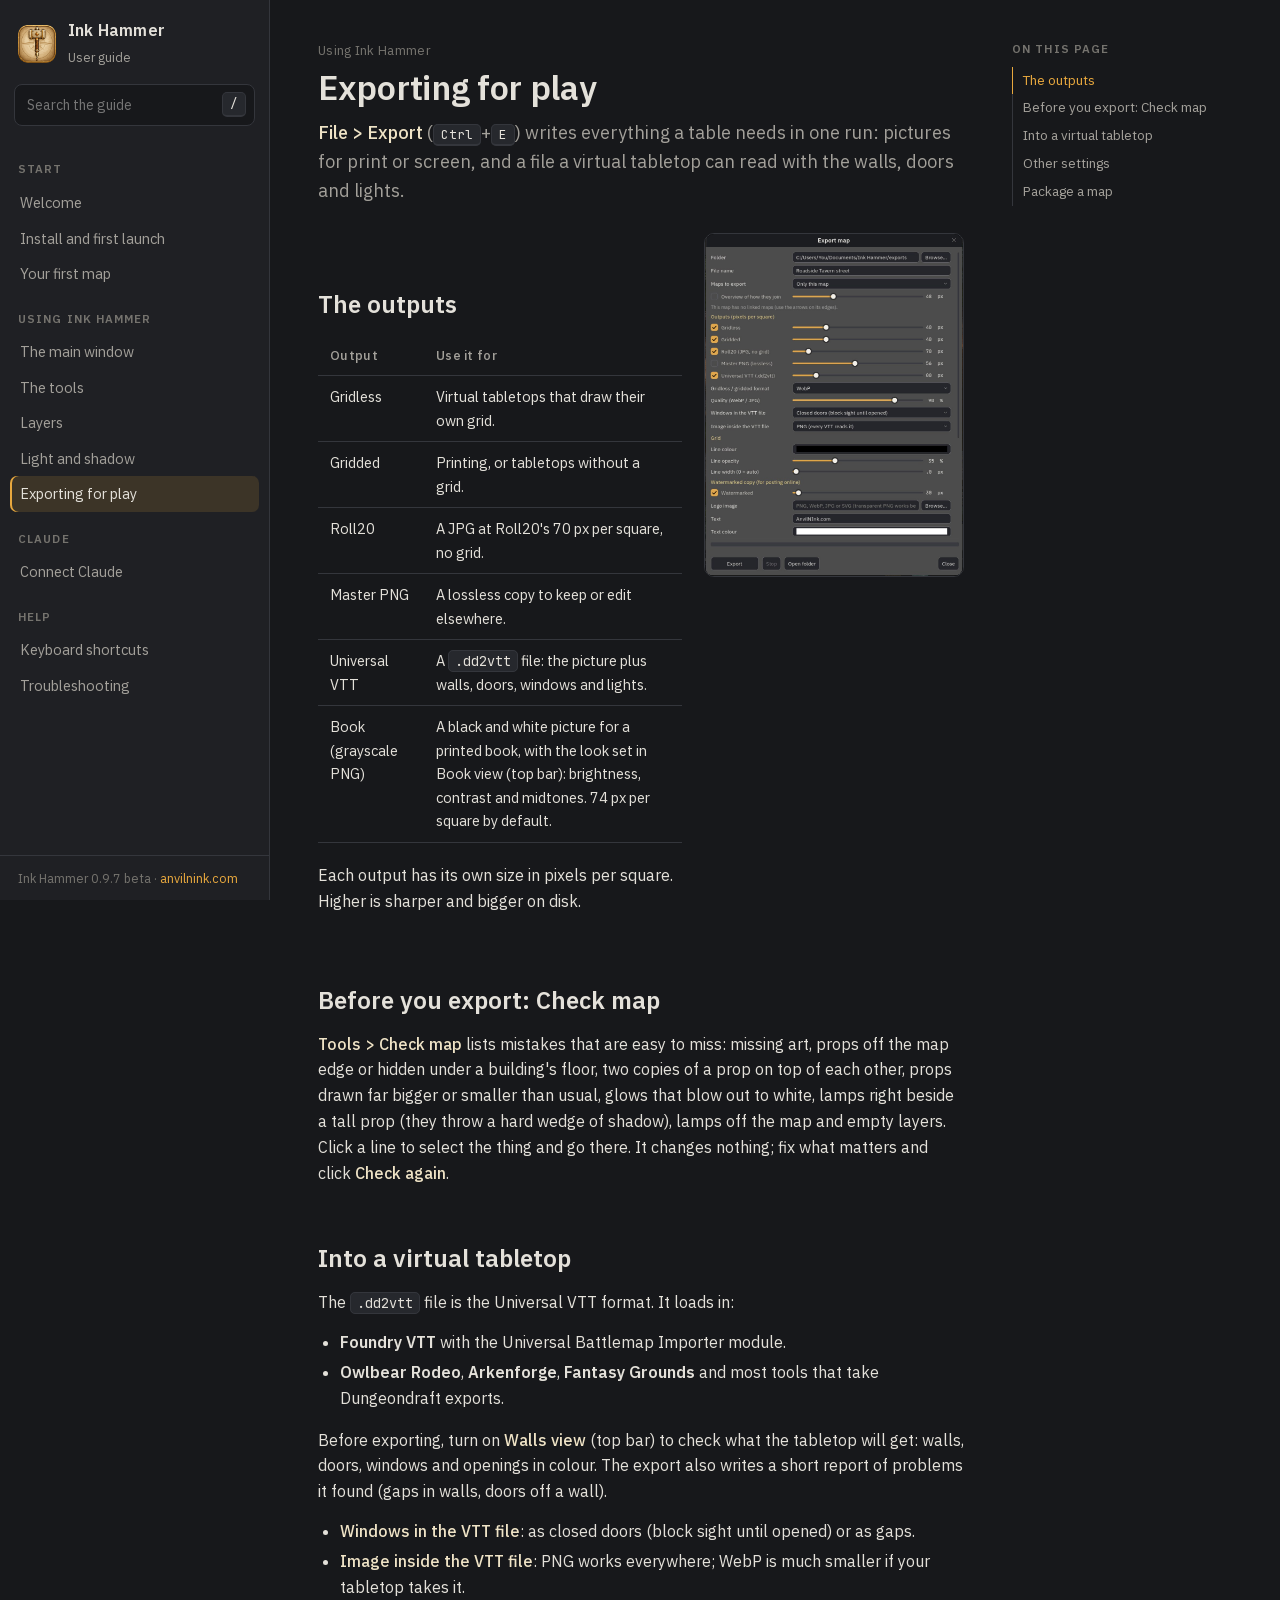
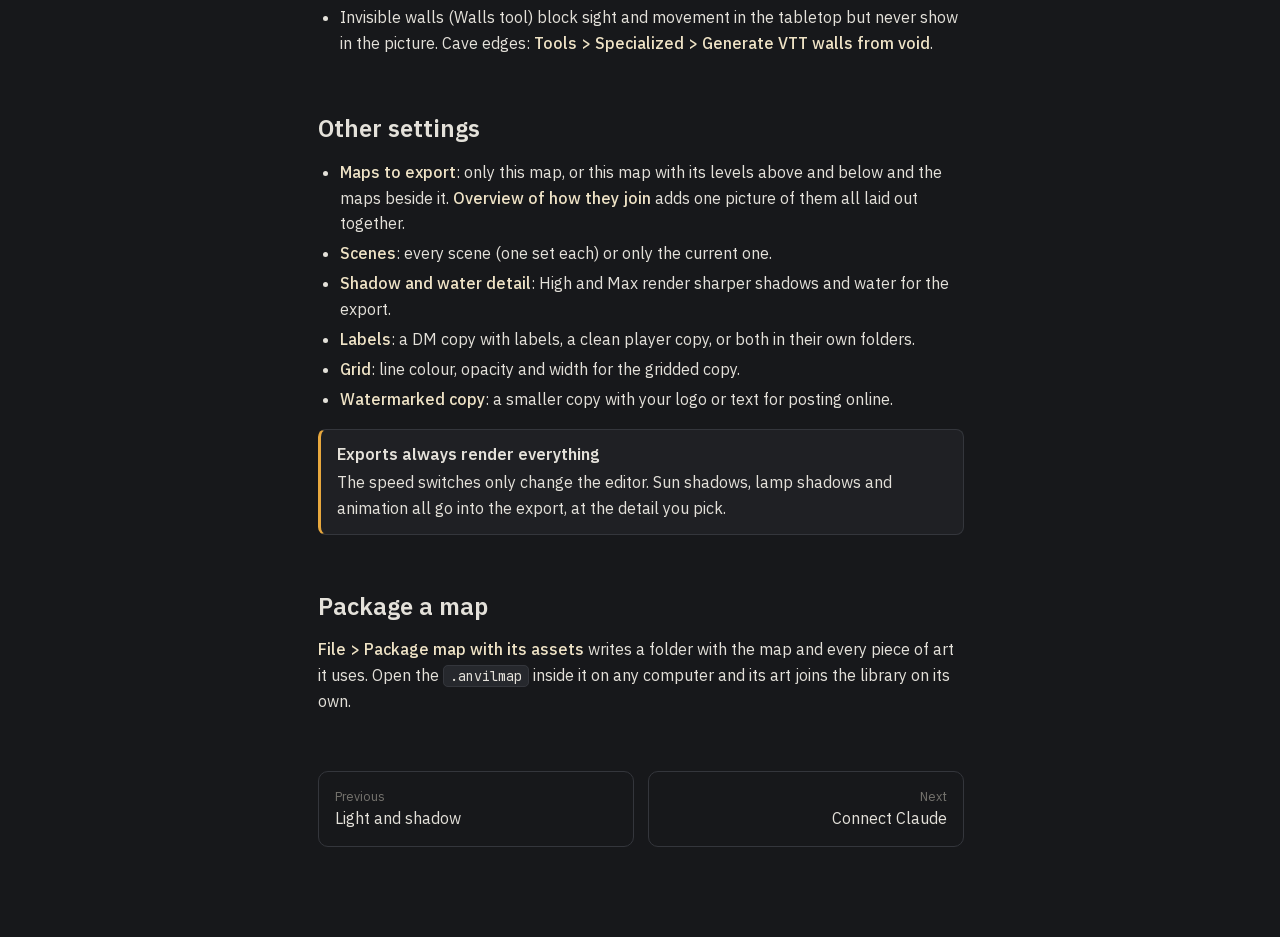
==== export.html @ fbc7132f "Ink Hammer user guide" ====
<!doctype html>
<html lang="en" class="no-js">
<head>
<meta charset="utf-8">
<meta name="viewport" content="width=device-width, initial-scale=1">
<title>Exporting for play | Ink Hammer guide</title>
<link rel="icon" href="assets/icon.png">
<link rel="stylesheet" href="assets/docs.css">
</head>
<body>
<main class="doc">
<div class="crumb">Using Ink Hammer</div>
<h1>Exporting for play</h1>
<p class="lede"><span class="ui">File &gt; Export</span> (<kbd>Ctrl</kbd>+<kbd>E</kbd>) writes everything a table needs in one run: pictures for print or screen, and a file a virtual tabletop can read with the walls, doors and lights.</p>

<div class="side-by-side">
  <div>
    <h2>The outputs</h2>
    <table>
      <tr><th>Output</th><th>Use it for</th></tr>
      <tr><td>Gridless</td><td>Virtual tabletops that draw their own grid.</td></tr>
      <tr><td>Gridded</td><td>Printing, or tabletops without a grid.</td></tr>
      <tr><td>Roll20</td><td>A JPG at Roll20's 70 px per square, no grid.</td></tr>
      <tr><td>Master PNG</td><td>A lossless copy to keep or edit elsewhere.</td></tr>
      <tr><td>Universal VTT</td><td>A <code>.dd2vtt</code> file: the picture plus walls, doors, windows and lights.</td></tr>
      <tr><td>Book (grayscale PNG)</td><td>A black and white picture for a printed book, with the look set in Book view (top bar): brightness, contrast and midtones. 74 px per square by default.</td></tr>
    </table>
    <p>Each output has its own size in pixels per square. Higher is sharper and bigger on disk.</p>
  </div>
  <figure><img class="zoom" src="img/export-window.jpg" alt="The Export window"></figure>
</div>

<h2 id="check">Before you export: Check map</h2>
<p><span class="ui">Tools &gt; Check map</span> lists mistakes that are easy to miss: missing art, props off the map edge or hidden under a building's floor, two copies of a prop on top of each other, props drawn far bigger or smaller than usual, glows that blow out to white, lamps right beside a tall prop (they throw a hard wedge of shadow), lamps off the map and empty layers. Click a line to select the thing and go there. It changes nothing; fix what matters and click <span class="ui">Check again</span>.</p>

<h2>Into a virtual tabletop</h2>
<p>The <code>.dd2vtt</code> file is the Universal VTT format. It loads in:</p>
<ul>
  <li><b>Foundry VTT</b> with the Universal Battlemap Importer module.</li>
  <li><b>Owlbear Rodeo</b>, <b>Arkenforge</b>, <b>Fantasy Grounds</b> and most tools that take Dungeondraft exports.</li>
</ul>
<p>Before exporting, turn on <span class="ui">Walls view</span> (top bar) to check what the tabletop will get: walls, doors, windows and openings in colour. The export also writes a short report of problems it found (gaps in walls, doors off a wall).</p>
<ul>
  <li><span class="ui">Windows in the VTT file</span>: as closed doors (block sight until opened) or as gaps.</li>
  <li><span class="ui">Image inside the VTT file</span>: PNG works everywhere; WebP is much smaller if your tabletop takes it.</li>
  <li>Invisible walls (Walls tool) block sight and movement in the tabletop but never show in the picture. Cave edges: <span class="ui">Tools &gt; Specialized &gt; Generate VTT walls from void</span>.</li>
</ul>

<h2>Other settings</h2>
<ul>
  <li><span class="ui">Maps to export</span>: only this map, or this map with its levels above and below and the maps beside it. <span class="ui">Overview of how they join</span> adds one picture of them all laid out together.</li>
  <li><span class="ui">Scenes</span>: every scene (one set each) or only the current one.</li>
  <li><span class="ui">Shadow and water detail</span>: High and Max render sharper shadows and water for the export.</li>
  <li><span class="ui">Labels</span>: a DM copy with labels, a clean player copy, or both in their own folders.</li>
  <li><span class="ui">Grid</span>: line colour, opacity and width for the gridded copy.</li>
  <li><span class="ui">Watermarked copy</span>: a smaller copy with your logo or text for posting online.</li>
</ul>

<div class="callout"><b>Exports always render everything</b><p>The speed switches only change the editor. Sun shadows, lamp shadows and animation all go into the export, at the detail you pick.</p></div>

<h2>Package a map</h2>
<p><span class="ui">File &gt; Package map with its assets</span> writes a folder with the map and every piece of art it uses. Open the <code>.anvilmap</code> inside it on any computer and its art joins the library on its own.</p>
</main>
<script src="assets/shots.js"></script>
<script src="assets/search.js"></script>
<script src="assets/docs.js"></script>
</body>
</html>
---- assets/docs.css ----
/* Ink Hammer user guide. Plain files, no build step: open index.html in any browser. */
@font-face { font-family: "Plex"; src: url("fonts/ibm-plex-sans-latin-400-normal.woff") format("woff"); font-weight: 400; }
@font-face { font-family: "Plex"; src: url("fonts/ibm-plex-sans-latin-500-normal.woff") format("woff"); font-weight: 500; }
@font-face { font-family: "Plex"; src: url("fonts/ibm-plex-sans-latin-600-normal.woff") format("woff"); font-weight: 600; }
@font-face { font-family: "JBMono"; src: url("fonts/jetbrains-mono-latin-400-normal.woff") format("woff"); font-weight: 400; }

:root {
  --bg: #17181b;
  --panel: #1f2024;
  --panel-2: #26282d;
  --line: #34363c;
  --text: #e4e1da;
  --muted: #a3a09a;
  --faint: #75736e;
  --amber: #e8a83e;
  --amber-soft: rgba(232, 168, 62, 0.14);
  --amber-line: rgba(232, 168, 62, 0.55);
  --parch: #efe3c6;
  --ok: #7fbf7a;
  --warn: #e0a14a;
  --bad: #e07a6a;
  --radius: 10px;
  --side: 270px;
  --toc: 220px;
  --mono: "JBMono", ui-monospace, Consolas, monospace;
}

* { box-sizing: border-box; }
html { scroll-padding-top: 76px; }
body {
  margin: 0;
  background: var(--bg);
  color: var(--text);
  font: 16px/1.62 "Plex", "Segoe UI", system-ui, sans-serif;
  -webkit-font-smoothing: antialiased;
}
a { color: var(--amber); text-decoration: none; }
a:hover { text-decoration: underline; }
img { max-width: 100%; display: block; }
::selection { background: var(--amber-line); color: #111; }

/* ---------- frame ---------- */
#side {
  position: fixed; inset: 0 auto 0 0; width: var(--side);
  background: var(--panel); border-right: 1px solid var(--line);
  display: flex; flex-direction: column; z-index: 30;
}
#side .brand { display: flex; gap: 12px; align-items: center; padding: 18px 18px 14px; color: var(--text); }
#side .brand img { width: 38px; height: 38px; border-radius: 9px; }
#side .brand b { display: block; font-weight: 600; letter-spacing: .2px; }
#side .brand span { font-size: 12.5px; color: var(--muted); }
#side .brand:hover { text-decoration: none; }
.search { position: relative; margin: 0 14px 10px; }
.search input {
  width: 100%; padding: 9px 34px 9px 12px; border-radius: 8px;
  background: var(--bg); border: 1px solid var(--line); color: var(--text);
  font: inherit; font-size: 14px; outline: none;
}
.search input:focus { border-color: var(--amber-line); }
.search kbd { position: absolute; right: 9px; top: 8px; }
.results {
  position: absolute; left: 0; right: -240px; top: 44px; z-index: 50;
  background: var(--panel-2); border: 1px solid var(--line); border-radius: 10px;
  box-shadow: 0 18px 50px rgba(0,0,0,.55); max-height: 62vh; overflow: auto; display: none;
}
.results.open { display: block; }
.results a { display: block; padding: 10px 14px; color: var(--text); border-bottom: 1px solid var(--line); }
.results a:last-child { border-bottom: 0; }
.results a:hover, .results a.on { background: var(--amber-soft); text-decoration: none; }
.results a small { display: block; color: var(--muted); font-size: 12.5px; }
.results a em { display: block; color: var(--faint); font-style: normal; font-size: 13px; margin-top: 2px; }
.results mark { background: none; color: var(--amber); }
.results .none { padding: 12px 14px; color: var(--muted); font-size: 14px; }

#nav { overflow: auto; padding: 6px 10px 24px; flex: 1; }
#nav h4 {
  margin: 18px 8px 6px; font-size: 11.5px; font-weight: 600; letter-spacing: 1.1px;
  text-transform: uppercase; color: var(--faint);
}
#nav a {
  display: block; padding: 6px 10px; border-radius: 7px; color: var(--muted); font-size: 14.5px;
}
#nav a:hover { color: var(--text); background: var(--panel-2); text-decoration: none; }
#nav a.on { color: var(--text); background: var(--amber-soft); box-shadow: inset 2px 0 0 var(--amber); }
#side .foot { padding: 12px 18px; border-top: 1px solid var(--line); font-size: 12.5px; color: var(--faint); }

#top {
  display: none; position: sticky; top: 0; z-index: 25; height: 56px;
  background: rgba(23,24,27,.92); backdrop-filter: blur(8px);
  border-bottom: 1px solid var(--line); align-items: center; gap: 12px; padding: 0 14px;
}
#top button { background: none; border: 1px solid var(--line); color: var(--text); border-radius: 8px; padding: 6px 10px; font: inherit; }
#top b { font-weight: 600; }

#page { margin-left: var(--side); display: flex; justify-content: center; gap: 48px; padding: 40px 48px 90px; }
main.doc { width: 100%; max-width: 860px; min-width: 0; }
#toc { width: var(--toc); flex: none; position: sticky; top: 40px; align-self: flex-start; font-size: 13.5px; }
#toc b { display: block; color: var(--faint); font-size: 11.5px; letter-spacing: 1.1px; text-transform: uppercase; margin-bottom: 8px; font-weight: 600; }
#toc a { display: block; color: var(--muted); padding: 3px 0 3px 10px; border-left: 1px solid var(--line); }
#toc a.h3 { padding-left: 22px; font-size: 13px; }
#toc a.on { color: var(--amber); border-left-color: var(--amber); }
#toc a:hover { color: var(--text); text-decoration: none; }

@media (max-width: 1240px) { #toc { display: none; } }
@media (max-width: 900px) {
  #side { transform: translateX(-100%); transition: transform .2s; box-shadow: 0 0 60px rgba(0,0,0,.6); }
  body.nav-open #side { transform: none; }
  #top { display: flex; }
  #page { margin-left: 0; padding: 22px 16px 70px; }
  .results { right: 0; }
}

/* ---------- type ---------- */
.crumb { color: var(--faint); font-size: 13px; margin-bottom: 6px; letter-spacing: .3px; }
h1 { font-size: 34px; line-height: 1.2; margin: 0 0 10px; font-weight: 600; letter-spacing: -.3px; }
.lede { font-size: 18px; color: var(--muted); margin: 0 0 28px; }
h2 { font-size: 24px; margin: 46px 0 12px; font-weight: 600; padding-top: 6px; }
h3 { font-size: 18px; margin: 30px 0 8px; font-weight: 600; }
h2 a.anchor, h3 a.anchor { opacity: 0; margin-left: 8px; color: var(--faint); font-weight: 400; }
h2:hover a.anchor, h3:hover a.anchor { opacity: 1; }
p { margin: 0 0 14px; }
ul, ol { margin: 0 0 16px; padding-left: 22px; }
li { margin: 4px 0; }
code { font-family: var(--mono); font-size: 13.5px; background: var(--panel-2); border: 1px solid var(--line); border-radius: 5px; padding: 1px 6px; }
kbd {
  font-family: var(--mono); font-size: 12.5px; padding: 1px 7px; border-radius: 5px;
  background: var(--panel-2); border: 1px solid var(--line); border-bottom-width: 2px; color: var(--text);
  white-space: nowrap;
}
.ui { color: var(--parch); font-weight: 500; }          /* names of buttons and menus */
.path { font-family: var(--mono); font-size: 13.5px; color: var(--parch); }
hr { border: 0; border-top: 1px solid var(--line); margin: 40px 0; }

pre {
  position: relative; background: #111214; border: 1px solid var(--line); border-radius: var(--radius);
  padding: 14px 16px; overflow: auto; font-family: var(--mono); font-size: 13.5px; line-height: 1.55; margin: 0 0 18px;
}
pre code { background: none; border: 0; padding: 0; }
.copy {
  position: absolute; top: 8px; right: 8px; font: 12px "Plex", sans-serif; color: var(--muted);
  background: var(--panel-2); border: 1px solid var(--line); border-radius: 6px; padding: 3px 9px; cursor: pointer;
}
.copy:hover { color: var(--text); border-color: var(--amber-line); }

.callout { border: 1px solid var(--line); border-left: 3px solid var(--amber); background: var(--panel); border-radius: 8px; padding: 12px 16px; margin: 0 0 18px; }
.callout.warn { border-left-color: var(--bad); }
.callout.tip { border-left-color: var(--ok); }
.callout b:first-child { display: block; margin-bottom: 2px; }
.callout p:last-child { margin: 0; }

table { width: 100%; border-collapse: collapse; margin: 0 0 20px; font-size: 14.5px; }
th, td { text-align: left; padding: 9px 12px; border-bottom: 1px solid var(--line); vertical-align: top; }
th { color: var(--muted); font-weight: 500; font-size: 13px; letter-spacing: .3px; }
tr:hover td { background: rgba(255,255,255,.015); }

/* ---------- pictures ---------- */
figure { margin: 0 0 22px; }
figure.shot img, img.zoom {
  border-radius: var(--radius); border: 1px solid var(--line); cursor: zoom-in; background: #000;
}
figcaption { color: var(--faint); font-size: 13.5px; margin-top: 8px; }
.side-by-side { display: grid; grid-template-columns: minmax(0, 1fr) 260px; gap: 22px; align-items: start; margin-bottom: 22px; }
.side-by-side figure { margin: 0; }
.side-by-side figure img { max-height: 560px; width: 100%; object-fit: cover; object-position: top; }
@media (max-width: 700px) { .side-by-side { grid-template-columns: 1fr; } }

#lightbox {
  position: fixed; inset: 0; z-index: 100; background: rgba(8,8,10,.92); display: none;
  align-items: center; justify-content: center; padding: 30px; cursor: zoom-out;
}
#lightbox.open { display: flex; }
#lightbox img { max-width: 100%; max-height: 100%; border-radius: 8px; box-shadow: 0 20px 80px rgba(0,0,0,.7); }

/* ---------- clickable tour ---------- */
.tour { margin: 0 0 26px; }
.tour-frame { position: relative; border-radius: var(--radius); overflow: hidden; border: 1px solid var(--line); background: #000; }
.tour-frame img { width: 100%; }
.tour-box {
  position: absolute; border: 2px solid var(--amber); border-radius: 6px; background: var(--amber-soft);
  box-shadow: 0 0 0 9999px rgba(0,0,0,.45); pointer-events: none; opacity: 0; transition: all .25s ease;
}
.tour-box.on { opacity: 1; }
.pin {
  position: absolute; width: 26px; height: 26px; margin: -13px 0 0 -13px; border-radius: 50%;
  background: var(--amber); color: #1b1408; font: 600 13px/26px "Plex", sans-serif; text-align: center;
  border: 2px solid #1b1408; cursor: pointer; box-shadow: 0 3px 10px rgba(0,0,0,.5); transition: transform .15s; z-index: 2; padding: 0;
}
.pin:hover, .pin.on { transform: scale(1.18); background: #fff2d6; }
.tour-panel { display: grid; grid-template-columns: 1fr auto; gap: 12px; align-items: center; background: var(--panel); border: 1px solid var(--line); border-radius: var(--radius); padding: 14px 16px; margin-top: 12px; }
.tour-panel h4 { margin: 0 0 4px; font-size: 16px; }
.tour-panel p { margin: 0; color: var(--muted); font-size: 15px; }
.tour-nav { display: flex; gap: 6px; }
.tour-nav button, .btn {
  background: var(--panel-2); color: var(--text); border: 1px solid var(--line); border-radius: 8px;
  padding: 7px 12px; font: inherit; font-size: 14px; cursor: pointer;
}
.tour-nav button:hover, .btn:hover { border-color: var(--amber-line); }
.tour ol.tour-list { display: none; }   /* the text source; shown when JS is off */
.no-js .tour ol.tour-list { display: block; }

/* ---------- tabs ---------- */
.tabs { margin: 0 0 26px; }
.tab-bar { display: flex; flex-wrap: wrap; gap: 6px; margin-bottom: 14px; }
.tab-bar button {
  display: flex; align-items: center; gap: 7px; background: var(--panel); color: var(--muted);
  border: 1px solid var(--line); border-radius: 999px; padding: 6px 13px; font: inherit; font-size: 14px; cursor: pointer;
}
.tab-bar button.on { color: #1b1408; background: var(--amber); border-color: var(--amber); }
.tab-bar button kbd { font-size: 11px; padding: 0 5px; }
.tab-bar button.on kbd { background: rgba(0,0,0,.12); border-color: rgba(0,0,0,.2); color: #1b1408; }
.tab { display: none; }
.tab.on { display: block; animation: fade .2s; }
.no-js .tab { display: block; }
@keyframes fade { from { opacity: 0; transform: translateY(4px); } to { opacity: 1; } }

/* ---------- steps (first map) ---------- */
.steps { counter-reset: step; list-style: none; padding: 0; margin: 0 0 24px; }
.steps > li { position: relative; padding: 4px 0 18px 58px; margin: 0; border-left: 1px dashed var(--line); margin-left: 17px; }
.steps > li:last-child { border-left-color: transparent; }
.steps > li::before {
  counter-increment: step; content: counter(step); position: absolute; left: -18px; top: 0;
  width: 34px; height: 34px; border-radius: 50%; background: var(--panel-2); border: 1px solid var(--line);
  color: var(--amber); font-weight: 600; text-align: center; line-height: 32px;
}
.steps > li.done::before { content: "\2713"; background: var(--amber); color: #1b1408; border-color: var(--amber); }
.steps > li > h3 { margin-top: 2px; display: flex; align-items: center; gap: 10px; }
.steps label.check { margin-left: auto; font-size: 13px; color: var(--faint); font-weight: 400; cursor: pointer; user-select: none; }
.steps label.check input { accent-color: var(--amber); }
.progress { height: 6px; border-radius: 99px; background: var(--panel-2); overflow: hidden; margin: 0 0 26px; }
.progress span { display: block; height: 100%; width: 0; background: var(--amber); transition: width .3s; }

/* ---------- cards (home) ---------- */
.hero { position: relative; border-radius: 14px; overflow: hidden; border: 1px solid var(--line); margin: 0 0 30px; }
.hero img { width: 100%; }
.hero .over {
  position: absolute; inset: auto 0 0 0; padding: 60px 26px 22px;
  background: linear-gradient(transparent, rgba(10,10,12,.92));
}
.hero .over h1 { margin: 0 0 6px; }
.hero .over p { margin: 0; color: var(--muted); max-width: 620px; }
.cards { display: grid; grid-template-columns: repeat(auto-fill, minmax(240px, 1fr)); gap: 14px; margin: 0 0 30px; }
.card {
  display: block; background: var(--panel); border: 1px solid var(--line); border-radius: var(--radius);
  padding: 16px 18px; color: var(--text); transition: border-color .15s, transform .15s;
}
.card:hover { border-color: var(--amber-line); transform: translateY(-2px); text-decoration: none; }
.card b { display: block; margin-bottom: 3px; }
.card span { color: var(--muted); font-size: 14.5px; }
.card .n { color: var(--amber); font-size: 12px; letter-spacing: 1px; text-transform: uppercase; display: block; margin-bottom: 6px; }

/* ---------- FAQ ---------- */
details { background: var(--panel); border: 1px solid var(--line); border-radius: var(--radius); margin: 0 0 10px; }
details summary { cursor: pointer; padding: 12px 16px; font-weight: 500; list-style: none; display: flex; gap: 10px; align-items: center; }
details summary::-webkit-details-marker { display: none; }
details summary::before { content: "+"; color: var(--amber); font-weight: 600; width: 14px; }
details[open] summary::before { content: "\2212"; }
details > div { padding: 0 16px 6px 40px; color: var(--muted); }
details > div p, details > div li { color: var(--text); }

/* ---------- filter box (shortcuts) ---------- */
.filter { width: 100%; padding: 10px 14px; border-radius: 9px; background: var(--panel); border: 1px solid var(--line); color: var(--text); font: inherit; margin: 0 0 16px; outline: none; }
.filter:focus { border-color: var(--amber-line); }

/* ---------- prev / next ---------- */
.pager { display: grid; grid-template-columns: 1fr 1fr; gap: 14px; margin-top: 56px; }
.pager a { display: block; padding: 14px 16px; border: 1px solid var(--line); border-radius: var(--radius); color: var(--text); }
.pager a:hover { border-color: var(--amber-line); text-decoration: none; }
.pager a small { display: block; color: var(--faint); font-size: 12.5px; }
.pager a.next { text-align: right; grid-column: 2; }

/* ---------- small diagram ---------- */
.stack { display: grid; gap: 6px; max-width: 420px; margin: 0 0 18px; }
.stack div { border: 1px solid var(--line); border-radius: 7px; padding: 7px 12px; background: var(--panel); display: flex; justify-content: space-between; font-size: 14.5px; }
.stack div.lamp { border-color: var(--amber-line); background: var(--amber-soft); }
.stack div em { font-style: normal; font-size: 13px; color: var(--muted); }
.stack div.lit em { color: var(--ok); }
.stack div.dark em { color: var(--faint); }

/* shown only in the Help window inside Ink Hammer (help_export.py) */
.app-only { display: none; }
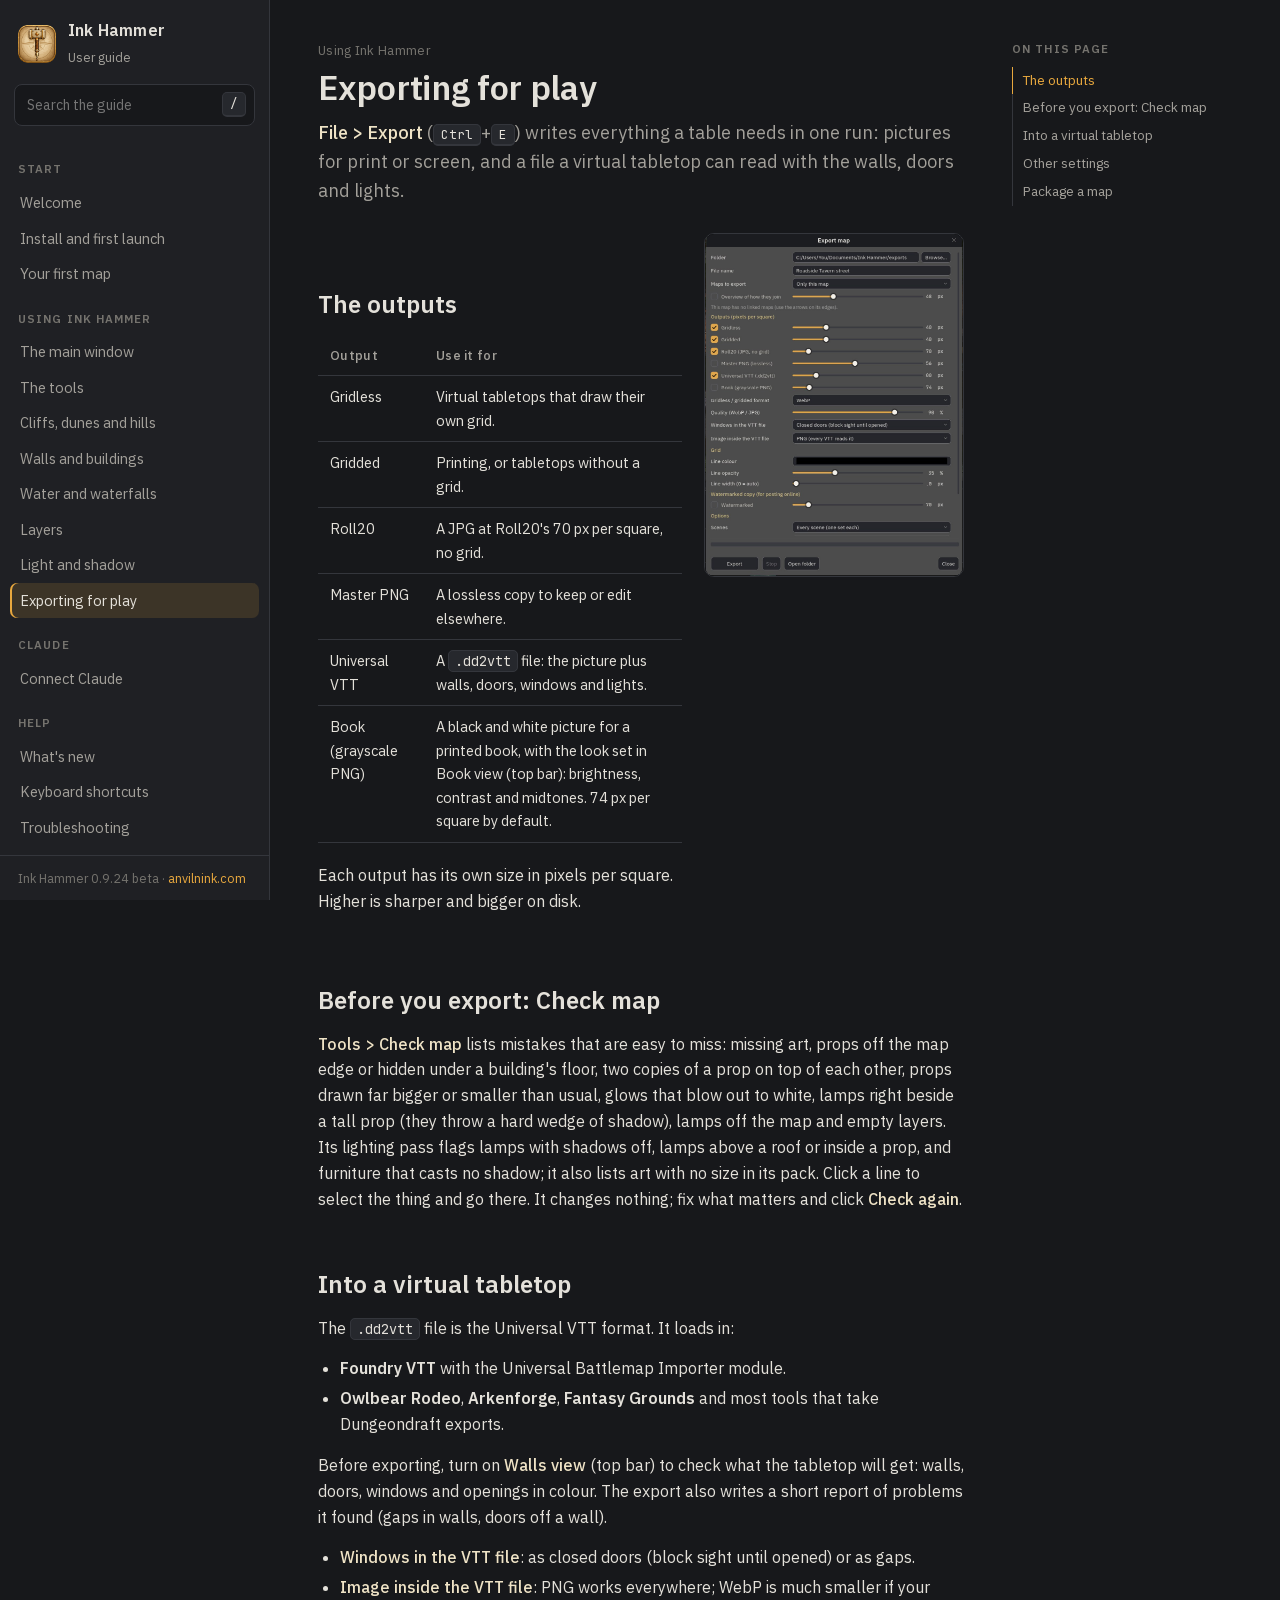
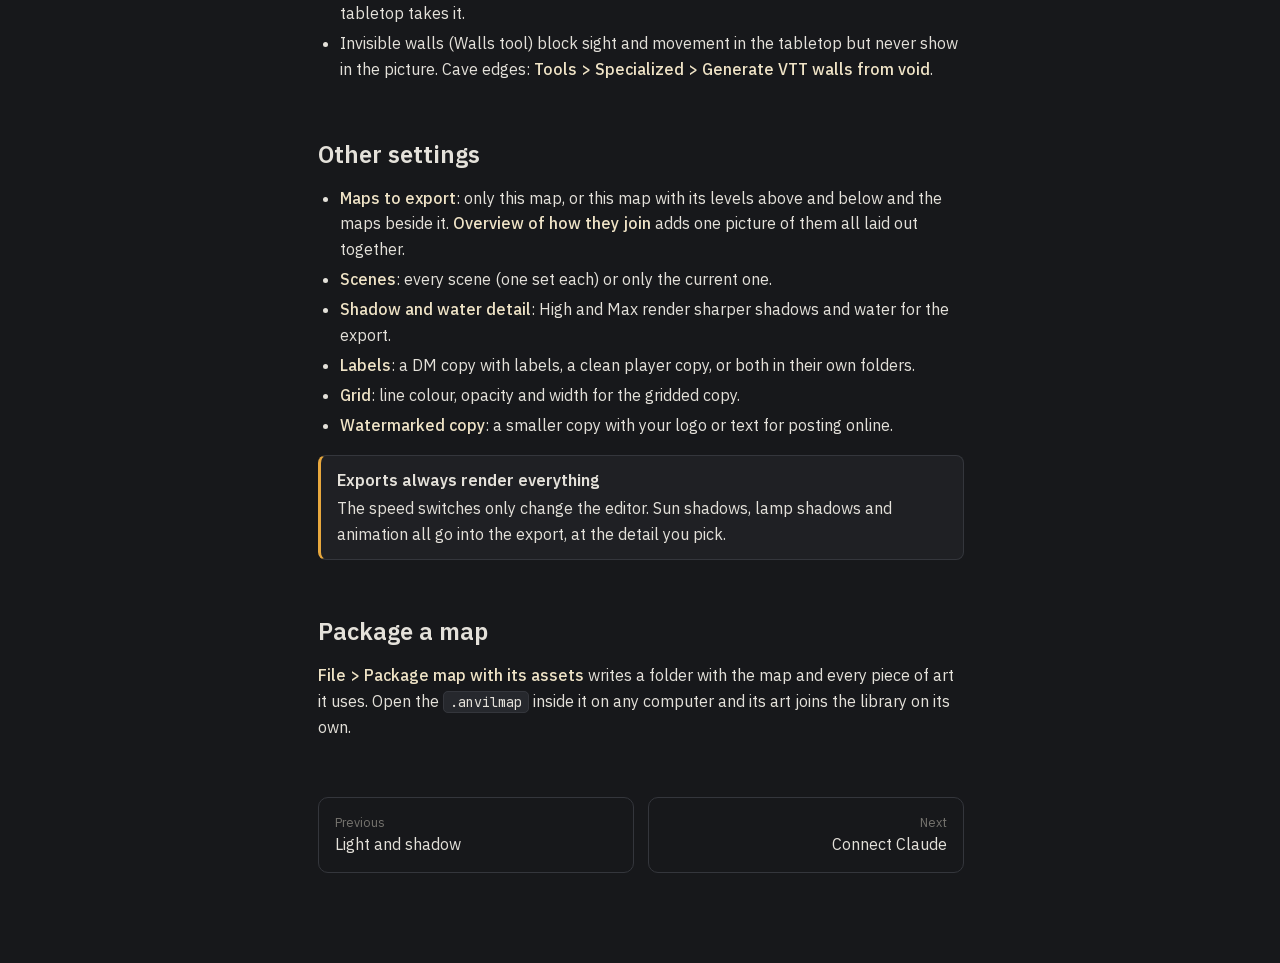
==== commit 1477374c: "Update the guide" ====
--- a/export.html
+++ b/export.html
@@ -31,7 +31,7 @@
 </div>
 
 <h2 id="check">Before you export: Check map</h2>
-<p><span class="ui">Tools &gt; Check map</span> lists mistakes that are easy to miss: missing art, props off the map edge or hidden under a building's floor, two copies of a prop on top of each other, props drawn far bigger or smaller than usual, glows that blow out to white, lamps right beside a tall prop (they throw a hard wedge of shadow), lamps off the map and empty layers. Click a line to select the thing and go there. It changes nothing; fix what matters and click <span class="ui">Check again</span>.</p>
+<p><span class="ui">Tools &gt; Check map</span> lists mistakes that are easy to miss: missing art, props off the map edge or hidden under a building's floor, two copies of a prop on top of each other, props drawn far bigger or smaller than usual, glows that blow out to white, lamps right beside a tall prop (they throw a hard wedge of shadow), lamps off the map and empty layers. Its lighting pass flags lamps with shadows off, lamps above a roof or inside a prop, and furniture that casts no shadow; it also lists art with no size in its pack. Click a line to select the thing and go there. It changes nothing; fix what matters and click <span class="ui">Check again</span>.</p>
 
 <h2>Into a virtual tabletop</h2>
 <p>The <code>.dd2vtt</code> file is the Universal VTT format. It loads in:</p>
--- a/assets/docs.css
+++ b/assets/docs.css
@@ -278,3 +278,18 @@
 
 /* shown only in the Help window inside Ink Hammer (help_export.py) */
 .app-only { display: none; }
+
+/* "New in 0.9.24" tags (docs.js marks ones not released yet) */
+.since { display: inline-block; font-size: 12px; font-weight: 600; line-height: 1; padding: 4px 8px; margin: 0 0 0 8px;
+  border-radius: 999px; background: rgba(127, 191, 122, 0.14); color: var(--ok); border: 1px solid rgba(127, 191, 122, 0.45); vertical-align: middle; }
+.since.soon { background: var(--amber-soft); color: var(--amber); border-color: var(--amber-line); }
+h2 .since, h3 .since { font-size: 11.5px; }
+
+/* picture galleries (looks, styles) and off / on pairs */
+.gallery { display: grid; grid-template-columns: repeat(auto-fill, minmax(220px, 1fr)); gap: 14px; margin: 18px 0 28px; }
+.gallery figure, .pair figure { margin: 0; background: var(--panel); border: 1px solid var(--line); border-radius: var(--radius); overflow: hidden; }
+.gallery img, .pair img { display: block; width: 100%; height: auto; cursor: zoom-in; }
+.gallery figcaption, .pair figcaption { padding: 8px 12px; font-size: 14px; color: var(--muted); }
+.gallery figcaption b, .pair figcaption b { color: var(--text); font-weight: 600; }
+.pair { display: grid; grid-template-columns: 1fr 1fr; gap: 14px; margin: 16px 0 28px; }
+@media (max-width: 640px) { .pair { grid-template-columns: 1fr; } }
